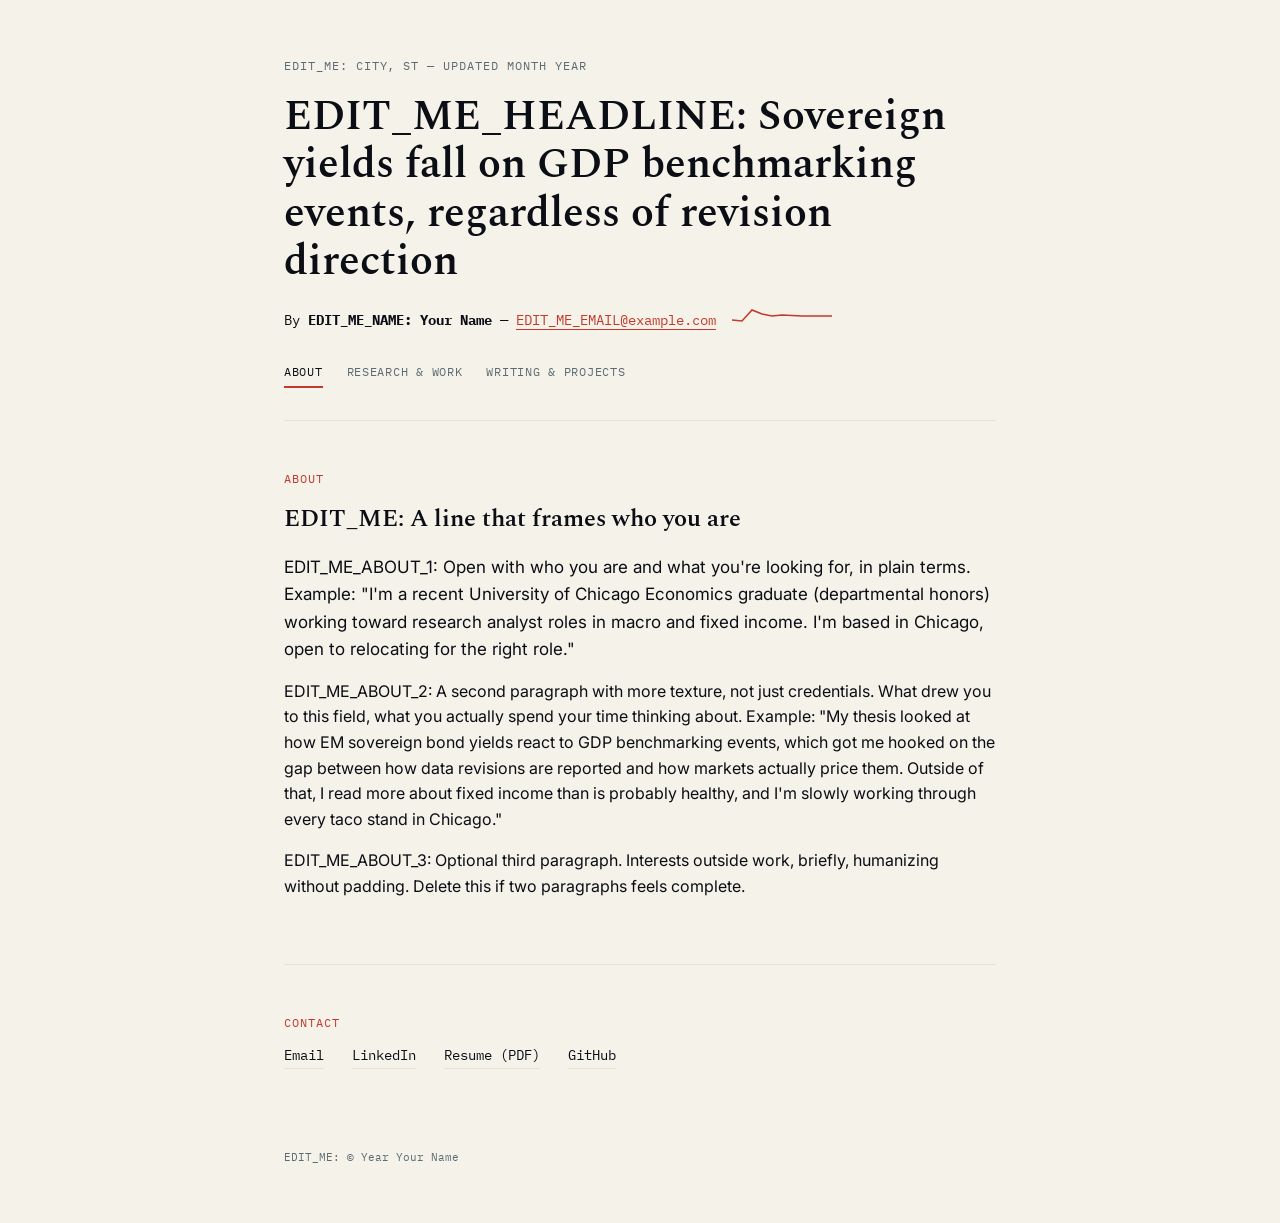
==== index.html @ e61d4caf "Add files via upload" ====
<!DOCTYPE html>
<html lang="en">
<head>
<meta charset="UTF-8">
<meta name="viewport" content="width=device-width, initial-scale=1.0">
<title>EDIT_ME: Your Name</title>
<link rel="preconnect" href="https://fonts.googleapis.com">
<link rel="preconnect" href="https://fonts.gstatic.com" crossorigin>
<link href="https://fonts.googleapis.com/css2?family=Spectral:ital,wght@0,400;0,500;0,600;1,400&family=IBM+Plex+Mono:wght@400;500&family=Inter:wght@400;500&display=swap" rel="stylesheet">
<link rel="stylesheet" href="style.css">
</head>
<body>

<div class="wrap">

  <header>
    <div class="dateline">EDIT_ME: City, ST — Updated Month Year</div>

    <h1 class="headline">
      EDIT_ME_HEADLINE: Sovereign yields fall on GDP benchmarking events, regardless of revision direction
    </h1>

    <div class="byline-row">
      <span class="byline">By <strong>EDIT_ME_NAME: Your Name</strong> — <a href="mailto:EDIT_ME_EMAIL@example.com">EDIT_ME_EMAIL@example.com</a></span>
      <svg class="sparkline" viewBox="0 0 100 28" preserveAspectRatio="none" aria-hidden="true">
        <path d="M0,14 L10,15 L20,4 L30,8 L40,10 L50,9 L60,9.5 L70,10 L80,10 L90,10 L100,10"/>
      </svg>
    </div>

    <nav>
      <a href="index.html" aria-current="page">About</a>
      <a href="research.html">Research &amp; Work</a>
      <a href="writing.html">Writing &amp; Projects</a>
    </nav>
  </header>

  <section id="about">
    <p class="eyebrow">About</p>
    <h2>EDIT_ME: A line that frames who you are</h2>
    <p class="lede">
      EDIT_ME_ABOUT_1: Open with who you are and what you're looking for, in plain terms.
      Example: "I'm a recent University of Chicago Economics graduate (departmental honors)
      working toward research analyst roles in macro and fixed income. I'm based in Chicago,
      open to relocating for the right role."
    </p>
    <p>
      EDIT_ME_ABOUT_2: A second paragraph with more texture, not just credentials. What drew you
      to this field, what you actually spend your time thinking about.
      Example: "My thesis looked at how EM sovereign bond yields react to GDP benchmarking
      events, which got me hooked on the gap between how data revisions are reported and how
      markets actually price them. Outside of that, I read more about fixed income than is
      probably healthy, and I'm slowly working through every taco stand in Chicago."
    </p>
    <p>
      EDIT_ME_ABOUT_3: Optional third paragraph. Interests outside work, briefly, humanizing
      without padding. Delete this if two paragraphs feels complete.
    </p>
  </section>

  <section id="contact">
    <p class="eyebrow">Contact</p>
    <div class="contact-row">
      <a href="mailto:EDIT_ME_EMAIL@example.com">Email</a>
      <a href="EDIT_ME_LINKEDIN_URL" target="_blank" rel="noopener">LinkedIn</a>
      <a href="EDIT_ME_RESUME_PATH.pdf" target="_blank" rel="noopener">Resume (PDF)</a>
      <a href="https://github.com/EDIT_ME_GITHUB_USERNAME" target="_blank" rel="noopener">GitHub</a>
    </div>
  </section>

  <footer>
    EDIT_ME: © Year Your Name
  </footer>

</div>

</body>
</html>
---- style.css ----
:root {
  --ink: #0B0E14;
  --paper: #F5F2EA;
  --flash: #C4392B;
  --slate: #5C6B73;
  --hairline: #E8E2D4;
}

* { box-sizing: border-box; }

html { scroll-behavior: smooth; }

body {
  margin: 0;
  background: var(--paper);
  color: var(--ink);
  font-family: 'Inter', sans-serif;
  line-height: 1.6;
}

.wrap {
  max-width: 760px;
  margin: 0 auto;
  padding: 0 24px;
}

/* ---------- HEADER / MASTHEAD ---------- */

header {
  border-bottom: 1px solid var(--hairline);
  padding: 56px 0 32px;
}

.dateline {
  font-family: 'IBM Plex Mono', monospace;
  font-size: 12px;
  letter-spacing: 0.08em;
  text-transform: uppercase;
  color: var(--slate);
  margin-bottom: 18px;
}

.headline {
  font-family: 'Spectral', serif;
  font-weight: 600;
  font-size: clamp(28px, 5vw, 42px);
  line-height: 1.15;
  margin: 0 0 20px;
}

.byline-row {
  display: flex;
  align-items: center;
  gap: 16px;
  flex-wrap: wrap;
}

.byline {
  font-family: 'IBM Plex Mono', monospace;
  font-size: 14px;
  color: var(--ink);
}

.byline a {
  color: var(--flash);
  text-decoration: none;
  border-bottom: 1px solid currentColor;
}

.sparkline {
  flex-shrink: 0;
  width: 100px;
  height: 28px;
}

.sparkline path {
  fill: none;
  stroke: var(--flash);
  stroke-width: 1.5;
  stroke-linecap: round;
}

/* ---------- NAV ---------- */

nav {
  display: flex;
  gap: 24px;
  margin-top: 28px;
  font-family: 'IBM Plex Mono', monospace;
  font-size: 12px;
  text-transform: uppercase;
  letter-spacing: 0.06em;
}

nav a {
  color: var(--slate);
  text-decoration: none;
  padding-bottom: 4px;
}

nav a:hover, nav a:focus {
  color: var(--flash);
}

nav a[aria-current="page"] {
  color: var(--ink);
  border-bottom: 2px solid var(--flash);
}

/* ---------- SECTIONS ---------- */

section {
  padding: 48px 0;
  border-bottom: 1px solid var(--hairline);
}

section:last-of-type {
  border-bottom: none;
}

.eyebrow {
  font-family: 'IBM Plex Mono', monospace;
  font-size: 12px;
  letter-spacing: 0.08em;
  text-transform: uppercase;
  color: var(--flash);
  margin: 0 0 12px;
}

h2 {
  font-family: 'Spectral', serif;
  font-weight: 600;
  font-size: 24px;
  margin: 0 0 16px;
}

p {
  margin: 0 0 16px;
  color: var(--ink);
}

.lede {
  font-size: 17px;
  color: var(--ink);
}

/* ---------- PROJECT / ARTICLE CARDS ---------- */

.project {
  margin-bottom: 36px;
}

.project:last-child {
  margin-bottom: 0;
}

.project-head {
  display: flex;
  justify-content: space-between;
  align-items: baseline;
  gap: 12px;
  flex-wrap: wrap;
  margin-bottom: 8px;
}

.project-title {
  font-family: 'Spectral', serif;
  font-weight: 600;
  font-size: 18px;
}

.project-title a {
  color: var(--ink);
  text-decoration: none;
}

.project-title a:hover, .project-title a:focus {
  color: var(--flash);
}

.project-meta {
  font-family: 'IBM Plex Mono', monospace;
  font-size: 12px;
  color: var(--slate);
  white-space: nowrap;
}

.finding {
  background: var(--ink);
  color: var(--paper);
  font-family: 'IBM Plex Mono', monospace;
  font-size: 13px;
  line-height: 1.55;
  padding: 14px 16px;
  margin: 12px 0;
  border-left: 3px solid var(--flash);
}

.finding-label {
  color: var(--flash);
  text-transform: uppercase;
  letter-spacing: 0.06em;
  font-size: 11px;
  display: block;
  margin-bottom: 6px;
}

/* ---------- EMPTY STATE (for scaffolded sections) ---------- */

.empty-state {
  font-family: 'IBM Plex Mono', monospace;
  font-size: 13px;
  color: var(--slate);
  padding: 24px;
  border: 1px dashed var(--hairline);
  text-align: center;
}

/* ---------- SKILLS ---------- */

.skills-grid {
  display: grid;
  grid-template-columns: repeat(auto-fit, minmax(140px, 1fr));
  gap: 20px;
}

.skill-cat {
  font-family: 'IBM Plex Mono', monospace;
  font-size: 11px;
  text-transform: uppercase;
  letter-spacing: 0.06em;
  color: var(--slate);
  margin-bottom: 8px;
}

.skill-list {
  font-size: 15px;
}

/* ---------- CONTACT / FOOTER ---------- */

.contact-row {
  display: flex;
  gap: 28px;
  flex-wrap: wrap;
  font-family: 'IBM Plex Mono', monospace;
  font-size: 14px;
}

.contact-row a {
  color: var(--ink);
  text-decoration: none;
  border-bottom: 1px solid var(--hairline);
  padding-bottom: 2px;
}

.contact-row a:hover, .contact-row a:focus {
  color: var(--flash);
  border-bottom-color: var(--flash);
}

footer {
  padding: 32px 0 56px;
  font-family: 'IBM Plex Mono', monospace;
  font-size: 11px;
  color: var(--slate);
}

/* ---------- ACCESSIBILITY / MOTION ---------- */

a:focus-visible, button:focus-visible {
  outline: 2px solid var(--flash);
  outline-offset: 2px;
}

@media (prefers-reduced-motion: reduce) {
  html { scroll-behavior: auto; }
}

@media (max-width: 540px) {
  header { padding: 40px 0 24px; }
  .byline-row { gap: 12px; }
  nav { gap: 16px; flex-wrap: wrap; }
}
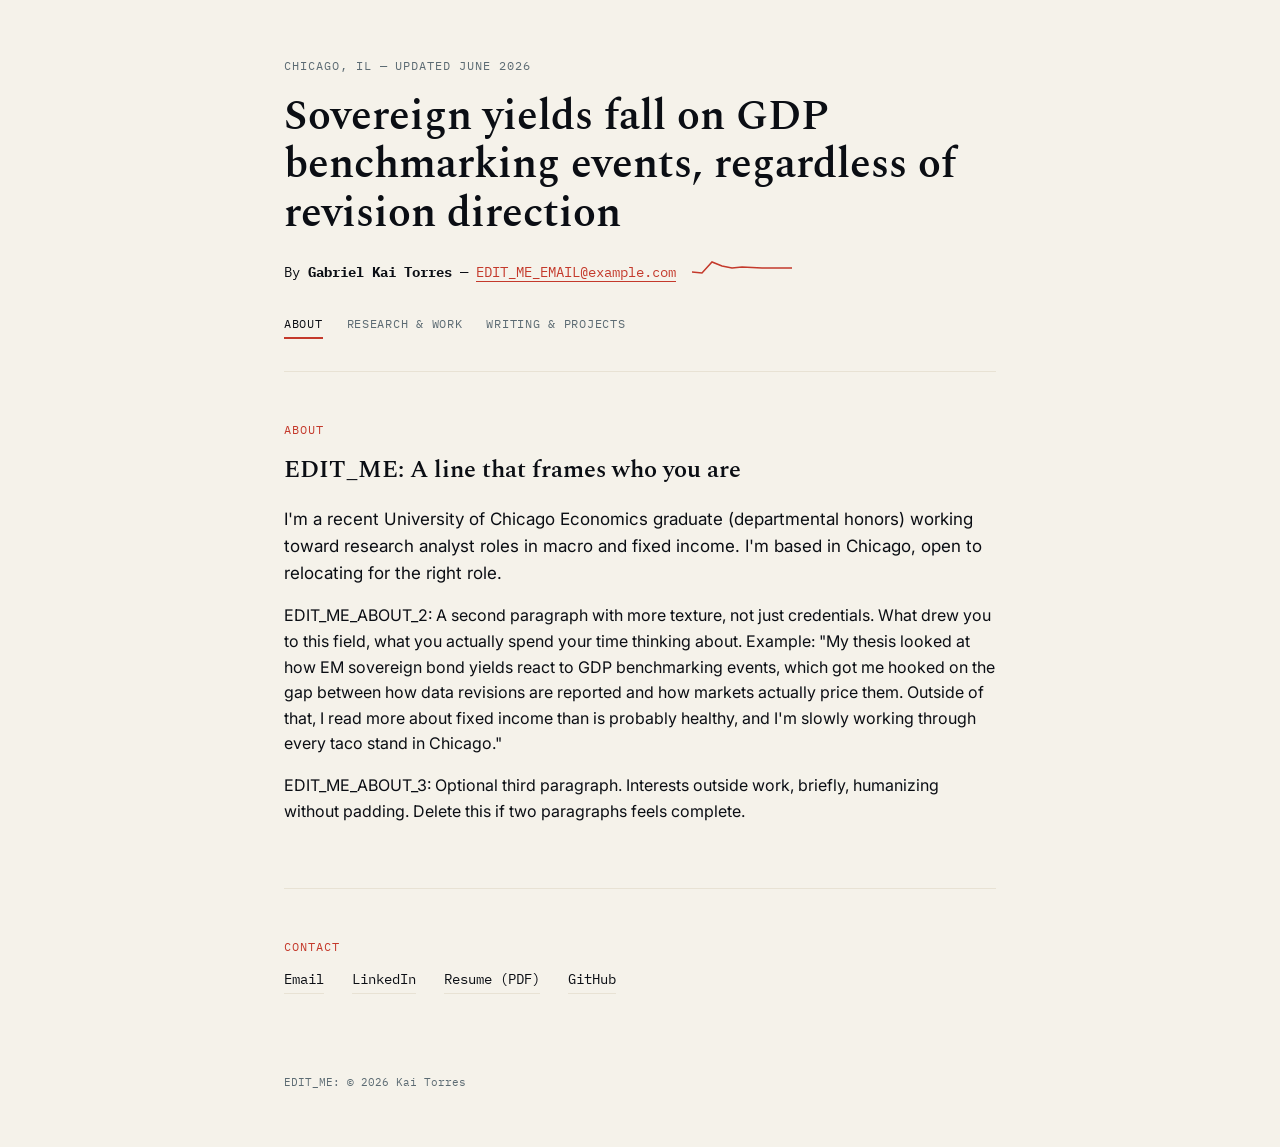
==== commit 941d9950: "filled in some edit me" ====
--- a/index.html
+++ b/index.html
@@ -3,7 +3,7 @@
 <head>
 <meta charset="UTF-8">
 <meta name="viewport" content="width=device-width, initial-scale=1.0">
-<title>EDIT_ME: Your Name</title>
+<title>Gabriel Kai Torres</title>
 <link rel="preconnect" href="https://fonts.googleapis.com">
 <link rel="preconnect" href="https://fonts.gstatic.com" crossorigin>
 <link href="https://fonts.googleapis.com/css2?family=Spectral:ital,wght@0,400;0,500;0,600;1,400&family=IBM+Plex+Mono:wght@400;500&family=Inter:wght@400;500&display=swap" rel="stylesheet">
@@ -14,14 +14,14 @@
 <div class="wrap">
 
   <header>
-    <div class="dateline">EDIT_ME: City, ST — Updated Month Year</div>
+    <div class="dateline">Chicago, IL — Updated June 2026</div>
 
     <h1 class="headline">
-      EDIT_ME_HEADLINE: Sovereign yields fall on GDP benchmarking events, regardless of revision direction
+      Sovereign yields fall on GDP benchmarking events, regardless of revision direction
     </h1>
 
     <div class="byline-row">
-      <span class="byline">By <strong>EDIT_ME_NAME: Your Name</strong> — <a href="mailto:EDIT_ME_EMAIL@example.com">EDIT_ME_EMAIL@example.com</a></span>
+      <span class="byline">By <strong>Gabriel Kai Torres</strong> — <a href="mailto:EDIT_ME_EMAIL@example.com">EDIT_ME_EMAIL@example.com</a></span>
       <svg class="sparkline" viewBox="0 0 100 28" preserveAspectRatio="none" aria-hidden="true">
         <path d="M0,14 L10,15 L20,4 L30,8 L40,10 L50,9 L60,9.5 L70,10 L80,10 L90,10 L100,10"/>
       </svg>
@@ -38,10 +38,9 @@
     <p class="eyebrow">About</p>
     <h2>EDIT_ME: A line that frames who you are</h2>
     <p class="lede">
-      EDIT_ME_ABOUT_1: Open with who you are and what you're looking for, in plain terms.
-      Example: "I'm a recent University of Chicago Economics graduate (departmental honors)
+      I'm a recent University of Chicago Economics graduate (departmental honors)
       working toward research analyst roles in macro and fixed income. I'm based in Chicago,
-      open to relocating for the right role."
+      open to relocating for the right role.
     </p>
     <p>
       EDIT_ME_ABOUT_2: A second paragraph with more texture, not just credentials. What drew you
@@ -68,7 +67,7 @@
   </section>
 
   <footer>
-    EDIT_ME: © Year Your Name
+    EDIT_ME: © 2026 Kai Torres
   </footer>
 
 </div>
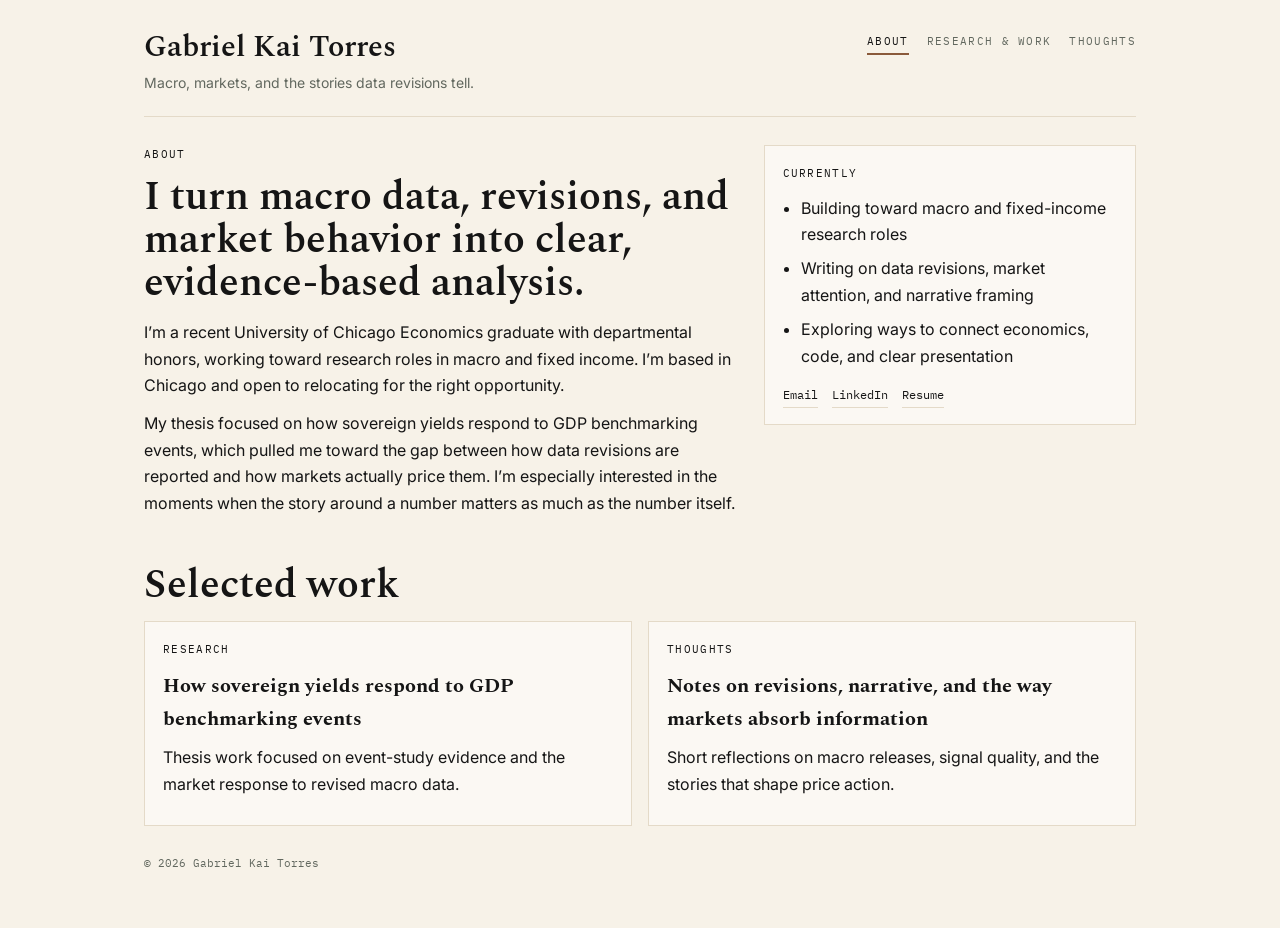
==== commit 13e7a27b: "changed layout" ====
--- a/index.html
+++ b/index.html
@@ -11,65 +11,62 @@
 </head>
 <body>
 
-<div class="wrap">
-
-  <header>
-    <div class="dateline">Chicago, IL — Updated June 2026</div>
-
-    <h1 class="headline">
-      Sovereign yields fall on GDP benchmarking events, regardless of revision direction
-    </h1>
-
-    <div class="byline-row">
-      <span class="byline">By <strong>Gabriel Kai Torres</strong> — <a href="mailto:EDIT_ME_EMAIL@example.com">EDIT_ME_EMAIL@example.com</a></span>
-      <svg class="sparkline" viewBox="0 0 100 28" preserveAspectRatio="none" aria-hidden="true">
-        <path d="M0,14 L10,15 L20,4 L30,8 L40,10 L50,9 L60,9.5 L70,10 L80,10 L90,10 L100,10"/>
-      </svg>
+<div class="site-shell">
+  <header class="site-header">
+    <div>
+      <a class="site-name" href="index.html">Gabriel Kai Torres</a>
+      <p class="site-tagline">Macro, markets, and the stories data revisions tell.</p>
     </div>
-
-    <nav>
+    <nav class="top-nav" aria-label="Primary">
       <a href="index.html" aria-current="page">About</a>
       <a href="research.html">Research &amp; Work</a>
-      <a href="writing.html">Writing &amp; Projects</a>
+      <a href="writing.html">Thoughts</a>
     </nav>
   </header>
 
-  <section id="about">
-    <p class="eyebrow">About</p>
-    <h2>EDIT_ME: A line that frames who you are</h2>
-    <p class="lede">
-      I'm a recent University of Chicago Economics graduate (departmental honors)
-      working toward research analyst roles in macro and fixed income. I'm based in Chicago,
-      open to relocating for the right role.
-    </p>
-    <p>
-      EDIT_ME_ABOUT_2: A second paragraph with more texture, not just credentials. What drew you
-      to this field, what you actually spend your time thinking about.
-      Example: "My thesis looked at how EM sovereign bond yields react to GDP benchmarking
-      events, which got me hooked on the gap between how data revisions are reported and how
-      markets actually price them. Outside of that, I read more about fixed income than is
-      probably healthy, and I'm slowly working through every taco stand in Chicago."
-    </p>
-    <p>
-      EDIT_ME_ABOUT_3: Optional third paragraph. Interests outside work, briefly, humanizing
-      without padding. Delete this if two paragraphs feels complete.
-    </p>
-  </section>
+  <main class="content">
+    <section class="hero">
+      <div class="hero-copy">
+        <p class="eyebrow">About</p>
+        <h1>I turn macro data, revisions, and market behavior into clear, evidence-based analysis.</h1>
+        <p>I’m a recent University of Chicago Economics graduate with departmental honors, working toward research roles in macro and fixed income. I’m based in Chicago and open to relocating for the right opportunity.</p>
+        <p>My thesis focused on how sovereign yields respond to GDP benchmarking events, which pulled me toward the gap between how data revisions are reported and how markets actually price them. I’m especially interested in the moments when the story around a number matters as much as the number itself.</p>
+      </div>
+      <aside class="hero-side">
+        <p class="eyebrow">Currently</p>
+        <ul class="detail-list">
+          <li>Building toward macro and fixed-income research roles</li>
+          <li>Writing on data revisions, market attention, and narrative framing</li>
+          <li>Exploring ways to connect economics, code, and clear presentation</li>
+        </ul>
+        <div class="hero-links">
+          <a href="mailto:gkaitorres@gmail.com">Email</a>
+          <a href="https://www.linkedin.com/" target="_blank" rel="noopener">LinkedIn</a>
+          <a href="resume.pdf" target="_blank" rel="noopener">Resume</a>
+        </div>
+      </aside>
+    </section>
 
-  <section id="contact">
-    <p class="eyebrow">Contact</p>
-    <div class="contact-row">
-      <a href="mailto:EDIT_ME_EMAIL@example.com">Email</a>
-      <a href="EDIT_ME_LINKEDIN_URL" target="_blank" rel="noopener">LinkedIn</a>
-      <a href="EDIT_ME_RESUME_PATH.pdf" target="_blank" rel="noopener">Resume (PDF)</a>
-      <a href="https://github.com/EDIT_ME_GITHUB_USERNAME" target="_blank" rel="noopener">GitHub</a>
-    </div>
-  </section>
+    <section class="section-block">
+      <h2 class="section-title">Selected work</h2>
+      <div class="card-grid">
+        <article class="item-card">
+          <p class="item-meta">Research</p>
+          <h3><a href="research.html">How sovereign yields respond to GDP benchmarking events</a></h3>
+          <p>Thesis work focused on event-study evidence and the market response to revised macro data.</p>
+        </article>
+        <article class="item-card">
+          <p class="item-meta">Thoughts</p>
+          <h3><a href="writing.html">Notes on revisions, narrative, and the way markets absorb information</a></h3>
+          <p>Short reflections on macro releases, signal quality, and the stories that shape price action.</p>
+        </article>
+      </div>
+    </section>
+  </main>
 
   <footer>
-    EDIT_ME: © 2026 Kai Torres
+    © 2026 Gabriel Kai Torres
   </footer>
-
 </div>
 
 </body>
--- a/style.css
+++ b/style.css
@@ -1,9 +1,10 @@
 :root {
-  --ink: #0B0E14;
-  --paper: #F5F2EA;
-  --flash: #C4392B;
-  --slate: #5C6B73;
-  --hairline: #E8E2D4;
+  --bg: #f7f2e8;
+  --surface: #fcfaf6;
+  --ink: #151515;
+  --muted: #62685f;
+  --accent: #8a5a3b;
+  --line: #e4dac8;
 }
 
 * { box-sizing: border-box; }
@@ -12,273 +13,227 @@
 
 body {
   margin: 0;
-  background: var(--paper);
+  background: var(--bg);
   color: var(--ink);
   font-family: 'Inter', sans-serif;
-  line-height: 1.6;
-}
-
-.wrap {
-  max-width: 760px;
+  line-height: 1.65;
+  font-size: 16px;
+}
+
+.site-shell {
+  max-width: 1040px;
   margin: 0 auto;
-  padding: 0 24px;
-}
-
-/* ---------- HEADER / MASTHEAD ---------- */
-
-header {
-  border-bottom: 1px solid var(--hairline);
-  padding: 56px 0 32px;
-}
-
-.dateline {
-  font-family: 'IBM Plex Mono', monospace;
-  font-size: 12px;
-  letter-spacing: 0.08em;
-  text-transform: uppercase;
-  color: var(--slate);
-  margin-bottom: 18px;
-}
-
-.headline {
+  padding: 32px 24px 56px;
+}
+
+.site-header {
+  display: flex;
+  justify-content: space-between;
+  align-items: flex-start;
+  gap: 20px;
+  padding-bottom: 22px;
+  border-bottom: 1px solid var(--line);
+}
+
+.site-name {
+  font-family: 'Spectral', serif;
+  font-size: 30px;
+  font-weight: 600;
+  color: var(--ink);
+  text-decoration: none;
+  line-height: 1;
+}
+
+.site-tagline {
+  margin: 8px 0 0;
+  color: var(--muted);
+  font-size: 14px;
+  max-width: 460px;
+}
+
+.top-nav {
+  display: flex;
+  flex-wrap: wrap;
+  gap: 18px;
+  font-family: 'IBM Plex Mono', monospace;
+  font-size: 11px;
+  letter-spacing: 0.12em;
+  text-transform: uppercase;
+}
+
+.top-nav a {
+  color: var(--muted);
+  text-decoration: none;
+  padding-bottom: 3px;
+}
+
+.top-nav a:hover,
+.top-nav a:focus {
+  color: var(--ink);
+}
+
+.top-nav a[aria-current="page"] {
+  color: var(--ink);
+  border-bottom: 2px solid var(--accent);
+}
+
+.content {
+  padding-top: 28px;
+}
+
+.hero {
+  display: grid;
+  grid-template-columns: 1.35fr 0.85fr;
+  gap: 28px;
+  align-items: start;
+  padding-bottom: 24px;
+}
+
+.eyebrow {
+  font-family: 'IBM Plex Mono', monospace;
+  font-size: 11px;
+  letter-spacing: 0.12em;
+  text-transform: uppercase;
+  color: var(--accent);
+  margin: 0 0 10px;
+}
+
+.hero h1,
+.section-title {
   font-family: 'Spectral', serif;
   font-weight: 600;
-  font-size: clamp(28px, 5vw, 42px);
-  line-height: 1.15;
-  margin: 0 0 20px;
-}
-
-.byline-row {
+  font-size: clamp(28px, 3.8vw, 40px);
+  line-height: 1.08;
+  margin: 0 0 14px;
+}
+
+.hero p,
+.item-card p,
+.intro-copy p {
+  margin: 0 0 12px;
+  color: var(--ink);
+}
+
+.hero-copy p:last-child,
+.intro-copy p:last-child {
+  margin-bottom: 0;
+}
+
+.hero-side,
+.item-card,
+.callout {
+  background: rgba(255,255,255,0.5);
+  border: 1px solid var(--line);
+  padding: 18px 18px 16px;
+}
+
+.detail-list {
+  margin: 0;
+  padding-left: 18px;
+  color: var(--ink);
+}
+
+.detail-list li + li {
+  margin-top: 8px;
+}
+
+.hero-links {
   display: flex;
-  align-items: center;
+  flex-wrap: wrap;
+  gap: 14px;
+  margin-top: 16px;
+  font-family: 'IBM Plex Mono', monospace;
+  font-size: 12px;
+}
+
+.hero-links a {
+  color: var(--ink);
+  text-decoration: none;
+  border-bottom: 1px solid var(--line);
+  padding-bottom: 2px;
+}
+
+.hero-links a:hover,
+.hero-links a:focus {
+  color: var(--accent);
+  border-bottom-color: var(--accent);
+}
+
+.section-block {
+  padding: 24px 0 0;
+}
+
+.card-grid {
+  display: grid;
+  grid-template-columns: repeat(2, minmax(0, 1fr));
   gap: 16px;
-  flex-wrap: wrap;
-}
-
-.byline {
-  font-family: 'IBM Plex Mono', monospace;
-  font-size: 14px;
-  color: var(--ink);
-}
-
-.byline a {
-  color: var(--flash);
-  text-decoration: none;
-  border-bottom: 1px solid currentColor;
-}
-
-.sparkline {
-  flex-shrink: 0;
-  width: 100px;
-  height: 28px;
-}
-
-.sparkline path {
-  fill: none;
-  stroke: var(--flash);
-  stroke-width: 1.5;
-  stroke-linecap: round;
-}
-
-/* ---------- NAV ---------- */
-
-nav {
-  display: flex;
-  gap: 24px;
-  margin-top: 28px;
-  font-family: 'IBM Plex Mono', monospace;
-  font-size: 12px;
-  text-transform: uppercase;
-  letter-spacing: 0.06em;
-}
-
-nav a {
-  color: var(--slate);
-  text-decoration: none;
-  padding-bottom: 4px;
-}
-
-nav a:hover, nav a:focus {
-  color: var(--flash);
-}
-
-nav a[aria-current="page"] {
-  color: var(--ink);
-  border-bottom: 2px solid var(--flash);
-}
-
-/* ---------- SECTIONS ---------- */
-
-section {
-  padding: 48px 0;
-  border-bottom: 1px solid var(--hairline);
-}
-
-section:last-of-type {
-  border-bottom: none;
-}
-
-.eyebrow {
-  font-family: 'IBM Plex Mono', monospace;
-  font-size: 12px;
-  letter-spacing: 0.08em;
-  text-transform: uppercase;
-  color: var(--flash);
-  margin: 0 0 12px;
-}
-
-h2 {
+}
+
+.item-card {
+  min-height: 100%;
+}
+
+.item-meta {
+  font-family: 'IBM Plex Mono', monospace;
+  font-size: 11px;
+  letter-spacing: 0.12em;
+  text-transform: uppercase;
+  color: var(--muted);
+  margin-bottom: 8px;
+}
+
+.item-card h3 {
   font-family: 'Spectral', serif;
-  font-weight: 600;
-  font-size: 24px;
-  margin: 0 0 16px;
-}
-
-p {
-  margin: 0 0 16px;
-  color: var(--ink);
-}
-
-.lede {
-  font-size: 17px;
-  color: var(--ink);
-}
-
-/* ---------- PROJECT / ARTICLE CARDS ---------- */
-
-.project {
-  margin-bottom: 36px;
-}
-
-.project:last-child {
-  margin-bottom: 0;
-}
-
-.project-head {
-  display: flex;
-  justify-content: space-between;
-  align-items: baseline;
-  gap: 12px;
-  flex-wrap: wrap;
-  margin-bottom: 8px;
-}
-
-.project-title {
-  font-family: 'Spectral', serif;
-  font-weight: 600;
-  font-size: 18px;
-}
-
-.project-title a {
-  color: var(--ink);
-  text-decoration: none;
-}
-
-.project-title a:hover, .project-title a:focus {
-  color: var(--flash);
-}
-
-.project-meta {
-  font-family: 'IBM Plex Mono', monospace;
-  font-size: 12px;
-  color: var(--slate);
-  white-space: nowrap;
-}
-
-.finding {
-  background: var(--ink);
-  color: var(--paper);
-  font-family: 'IBM Plex Mono', monospace;
-  font-size: 13px;
-  line-height: 1.55;
-  padding: 14px 16px;
-  margin: 12px 0;
-  border-left: 3px solid var(--flash);
-}
-
-.finding-label {
-  color: var(--flash);
-  text-transform: uppercase;
-  letter-spacing: 0.06em;
-  font-size: 11px;
-  display: block;
-  margin-bottom: 6px;
-}
-
-/* ---------- EMPTY STATE (for scaffolded sections) ---------- */
-
-.empty-state {
-  font-family: 'IBM Plex Mono', monospace;
-  font-size: 13px;
-  color: var(--slate);
-  padding: 24px;
-  border: 1px dashed var(--hairline);
-  text-align: center;
-}
-
-/* ---------- SKILLS ---------- */
-
-.skills-grid {
-  display: grid;
-  grid-template-columns: repeat(auto-fit, minmax(140px, 1fr));
-  gap: 20px;
-}
-
-.skill-cat {
-  font-family: 'IBM Plex Mono', monospace;
-  font-size: 11px;
-  text-transform: uppercase;
-  letter-spacing: 0.06em;
-  color: var(--slate);
-  margin-bottom: 8px;
-}
-
-.skill-list {
-  font-size: 15px;
-}
-
-/* ---------- CONTACT / FOOTER ---------- */
-
-.contact-row {
-  display: flex;
-  gap: 28px;
-  flex-wrap: wrap;
-  font-family: 'IBM Plex Mono', monospace;
-  font-size: 14px;
-}
-
-.contact-row a {
-  color: var(--ink);
-  text-decoration: none;
-  border-bottom: 1px solid var(--hairline);
-  padding-bottom: 2px;
-}
-
-.contact-row a:hover, .contact-row a:focus {
-  color: var(--flash);
-  border-bottom-color: var(--flash);
+  font-size: 20px;
+  margin: 0 0 8px;
+}
+
+.item-card a {
+  color: var(--ink);
+  text-decoration: none;
+}
+
+.item-card a:hover,
+.item-card a:focus {
+  color: var(--accent);
+}
+
+.callout {
+  margin-top: 18px;
+}
+
+.callout strong {
+  font-family: 'IBM Plex Mono', monospace;
+  font-size: 11px;
+  letter-spacing: 0.12em;
+  text-transform: uppercase;
+  color: var(--accent);
 }
 
 footer {
-  padding: 32px 0 56px;
-  font-family: 'IBM Plex Mono', monospace;
-  font-size: 11px;
-  color: var(--slate);
-}
-
-/* ---------- ACCESSIBILITY / MOTION ---------- */
-
-a:focus-visible, button:focus-visible {
-  outline: 2px solid var(--flash);
-  outline-offset: 2px;
-}
-
-@media (prefers-reduced-motion: reduce) {
-  html { scroll-behavior: auto; }
-}
-
-@media (max-width: 540px) {
-  header { padding: 40px 0 24px; }
-  .byline-row { gap: 12px; }
-  nav { gap: 16px; flex-wrap: wrap; }
-}
+  padding: 28px 0 0;
+  font-family: 'IBM Plex Mono', monospace;
+  font-size: 11px;
+  color: var(--muted);
+}
+
+@media (max-width: 780px) {
+  .hero,
+  .card-grid {
+    grid-template-columns: 1fr;
+  }
+}
+
+@media (max-width: 560px) {
+  .site-shell {
+    padding: 20px 18px 40px;
+  }
+
+  .site-header {
+    flex-direction: column;
+  }
+
+  .top-nav {
+    gap: 12px;
+  }
+}
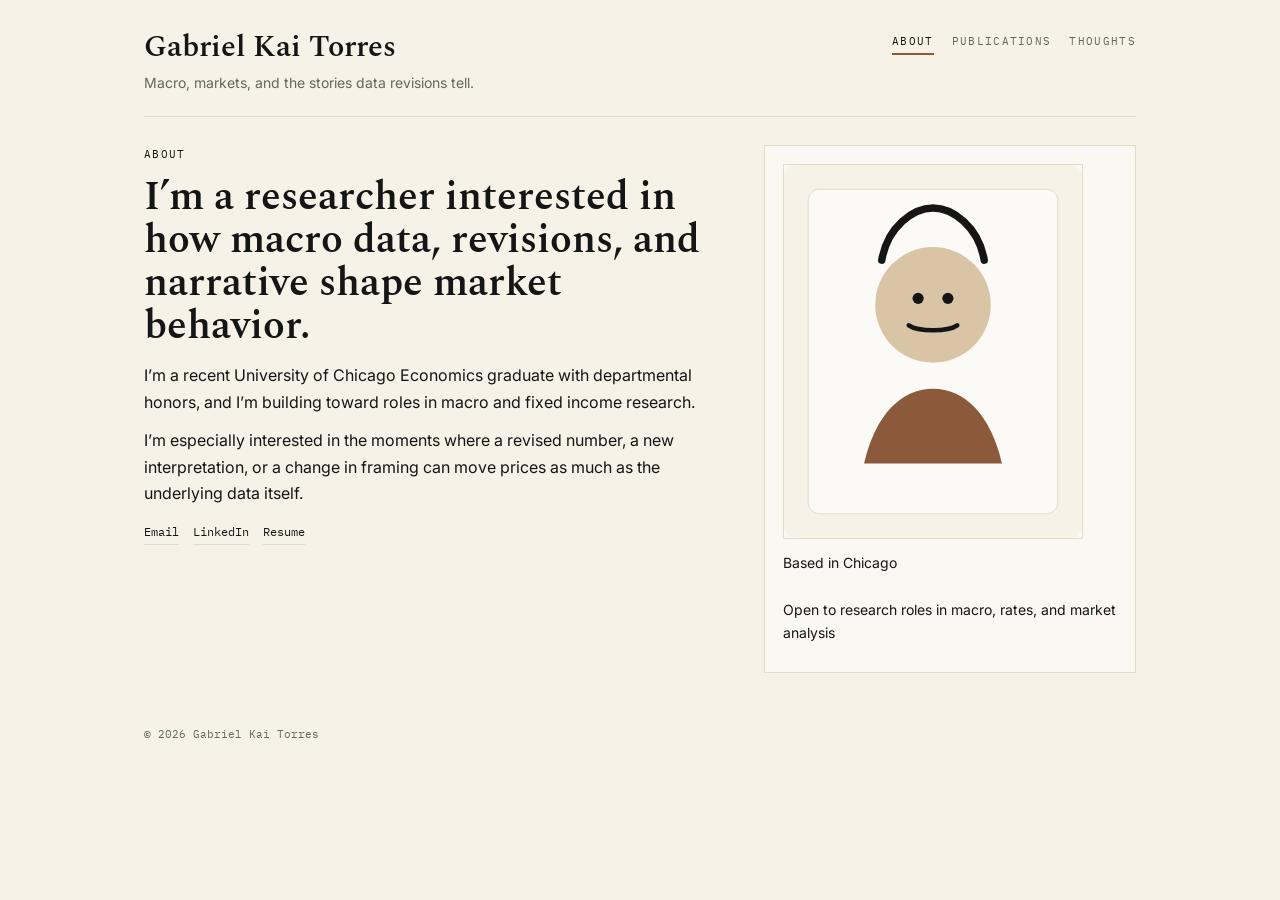
==== commit 2119b85e: "some more changes" ====
--- a/index.html
+++ b/index.html
@@ -19,48 +19,29 @@
     </div>
     <nav class="top-nav" aria-label="Primary">
       <a href="index.html" aria-current="page">About</a>
-      <a href="research.html">Research &amp; Work</a>
+      <a href="research.html">Publications</a>
       <a href="writing.html">Thoughts</a>
     </nav>
   </header>
 
   <main class="content">
-    <section class="hero">
+    <section class="hero about-layout">
       <div class="hero-copy">
         <p class="eyebrow">About</p>
-        <h1>I turn macro data, revisions, and market behavior into clear, evidence-based analysis.</h1>
-        <p>I’m a recent University of Chicago Economics graduate with departmental honors, working toward research roles in macro and fixed income. I’m based in Chicago and open to relocating for the right opportunity.</p>
-        <p>My thesis focused on how sovereign yields respond to GDP benchmarking events, which pulled me toward the gap between how data revisions are reported and how markets actually price them. I’m especially interested in the moments when the story around a number matters as much as the number itself.</p>
-      </div>
-      <aside class="hero-side">
-        <p class="eyebrow">Currently</p>
-        <ul class="detail-list">
-          <li>Building toward macro and fixed-income research roles</li>
-          <li>Writing on data revisions, market attention, and narrative framing</li>
-          <li>Exploring ways to connect economics, code, and clear presentation</li>
-        </ul>
+        <h1>I’m a researcher interested in how macro data, revisions, and narrative shape market behavior.</h1>
+        <p>I’m a recent University of Chicago Economics graduate with departmental honors, and I’m building toward roles in macro and fixed income research.</p>
+        <p>I’m especially interested in the moments where a revised number, a new interpretation, or a change in framing can move prices as much as the underlying data itself.</p>
         <div class="hero-links">
           <a href="mailto:gkaitorres@gmail.com">Email</a>
           <a href="https://www.linkedin.com/" target="_blank" rel="noopener">LinkedIn</a>
           <a href="resume.pdf" target="_blank" rel="noopener">Resume</a>
         </div>
+      </div>
+      <aside class="hero-side">
+        <img class="profile-photo" src="assets/profile.svg" alt="Portrait placeholder of Gabriel Kai Torres">
+        <p class="profile-meta">Based in Chicago</p>
+        <p class="profile-meta">Open to research roles in macro, rates, and market analysis</p>
       </aside>
-    </section>
-
-    <section class="section-block">
-      <h2 class="section-title">Selected work</h2>
-      <div class="card-grid">
-        <article class="item-card">
-          <p class="item-meta">Research</p>
-          <h3><a href="research.html">How sovereign yields respond to GDP benchmarking events</a></h3>
-          <p>Thesis work focused on event-study evidence and the market response to revised macro data.</p>
-        </article>
-        <article class="item-card">
-          <p class="item-meta">Thoughts</p>
-          <h3><a href="writing.html">Notes on revisions, narrative, and the way markets absorb information</a></h3>
-          <p>Short reflections on macro releases, signal quality, and the stories that shape price action.</p>
-        </article>
-      </div>
     </section>
   </main>
 
--- a/style.css
+++ b/style.css
@@ -127,6 +127,25 @@
   padding: 18px 18px 16px;
 }
 
+.about-layout .hero-side {
+  display: flex;
+  flex-direction: column;
+  gap: 12px;
+}
+
+.profile-photo {
+  width: 100%;
+  max-width: 300px;
+  border: 1px solid var(--line);
+  display: block;
+}
+
+.profile-meta {
+  margin: 0;
+  color: var(--muted);
+  font-size: 14px;
+}
+
 .detail-list {
   margin: 0;
   padding-left: 18px;
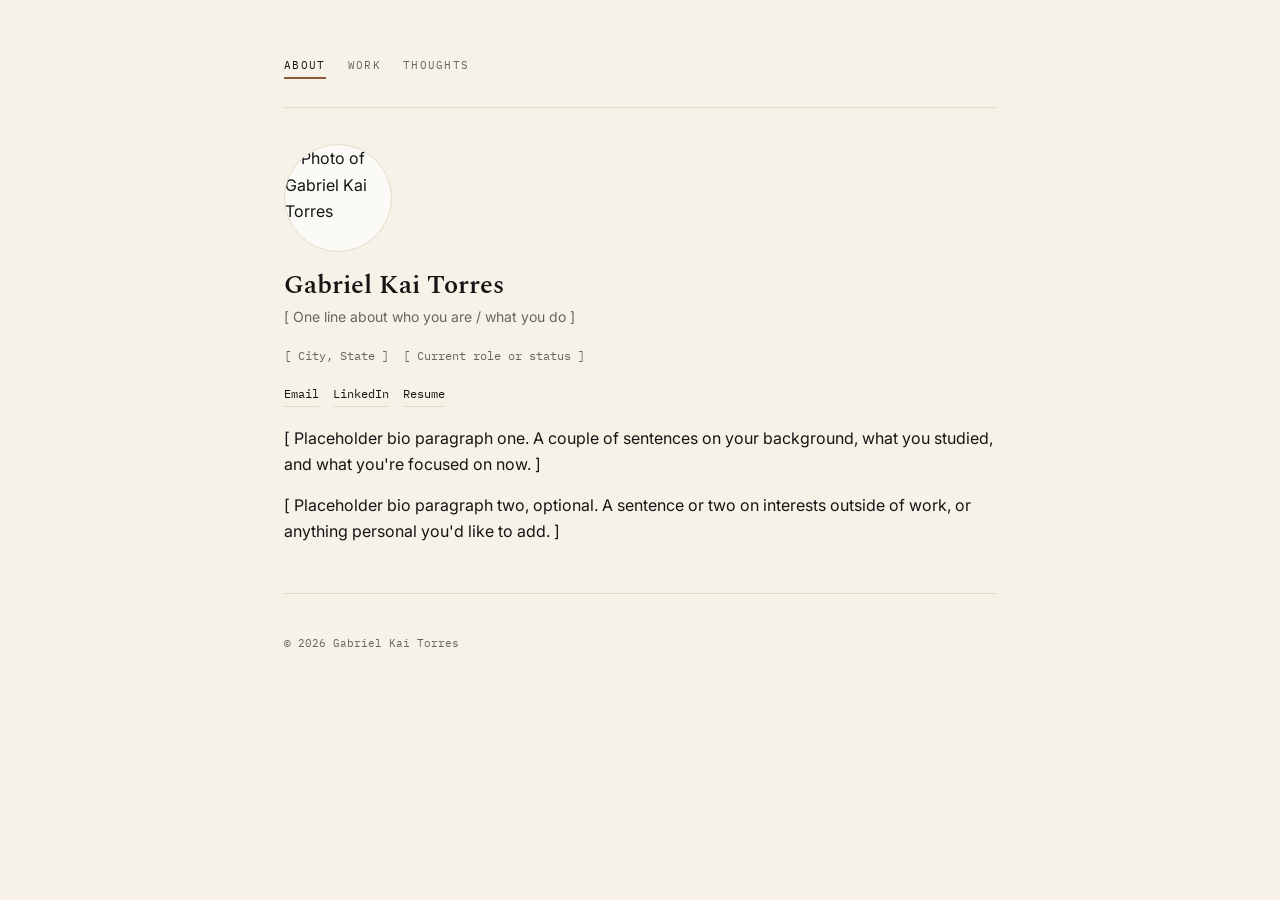
==== commit e821fa4b: "Add files via upload" ====
--- a/index.html
+++ b/index.html
@@ -12,36 +12,36 @@
 <body>
 
 <div class="site-shell">
-  <header class="site-header">
-    <div>
-      <a class="site-name" href="index.html">Gabriel Kai Torres</a>
-      <p class="site-tagline">Macro, markets, and the stories data revisions tell.</p>
-    </div>
-    <nav class="top-nav" aria-label="Primary">
-      <a href="index.html" aria-current="page">About</a>
-      <a href="research.html">Publications</a>
-      <a href="writing.html">Thoughts</a>
-    </nav>
-  </header>
+  <nav class="top-nav" aria-label="Primary">
+    <a href="index.html" aria-current="page">About</a>
+    <a href="research.html">Work</a>
+    <a href="writing.html">Thoughts</a>
+  </nav>
 
   <main class="content">
-    <section class="hero about-layout">
-      <div class="hero-copy">
-        <p class="eyebrow">About</p>
-        <h1>I’m a researcher interested in how macro data, revisions, and narrative shape market behavior.</h1>
-        <p>I’m a recent University of Chicago Economics graduate with departmental honors, and I’m building toward roles in macro and fixed income research.</p>
-        <p>I’m especially interested in the moments where a revised number, a new interpretation, or a change in framing can move prices as much as the underlying data itself.</p>
-        <div class="hero-links">
-          <a href="mailto:gkaitorres@gmail.com">Email</a>
-          <a href="https://www.linkedin.com/" target="_blank" rel="noopener">LinkedIn</a>
-          <a href="resume.pdf" target="_blank" rel="noopener">Resume</a>
-        </div>
+    <section class="profile">
+      <img class="profile-photo" src="assets/profile-placeholder.svg" alt="Photo of Gabriel Kai Torres">
+
+      <div>
+        <h1 class="profile-name">Gabriel Kai Torres</h1>
+        <p class="profile-tagline">[ One line about who you are / what you do ]</p>
       </div>
-      <aside class="hero-side">
-        <img class="profile-photo" src="assets/profile.svg" alt="Portrait placeholder of Gabriel Kai Torres">
-        <p class="profile-meta">Based in Chicago</p>
-        <p class="profile-meta">Open to research roles in macro, rates, and market analysis</p>
-      </aside>
+
+      <div class="profile-meta-row">
+        <span>[ City, State ]</span>
+        <span>[ Current role or status ]</span>
+      </div>
+
+      <div class="profile-links">
+        <a href="#">Email</a>
+        <a href="#">LinkedIn</a>
+        <a href="#">Resume</a>
+      </div>
+
+      <div class="profile-bio">
+        <p>[ Placeholder bio paragraph one. A couple of sentences on your background, what you studied, and what you're focused on now. ]</p>
+        <p>[ Placeholder bio paragraph two, optional. A sentence or two on interests outside of work, or anything personal you'd like to add. ]</p>
+      </div>
     </section>
   </main>
 
--- a/style.css
+++ b/style.css
@@ -21,44 +21,24 @@
 }
 
 .site-shell {
-  max-width: 1040px;
+  max-width: 760px;
   margin: 0 auto;
-  padding: 32px 24px 56px;
-}
-
-.site-header {
-  display: flex;
-  justify-content: space-between;
-  align-items: flex-start;
-  gap: 20px;
-  padding-bottom: 22px;
-  border-bottom: 1px solid var(--line);
-}
-
-.site-name {
-  font-family: 'Spectral', serif;
-  font-size: 30px;
-  font-weight: 600;
-  color: var(--ink);
-  text-decoration: none;
-  line-height: 1;
-}
-
-.site-tagline {
-  margin: 8px 0 0;
-  color: var(--muted);
-  font-size: 14px;
-  max-width: 460px;
-}
+  padding: 56px 24px 64px;
+}
+
+/* ---- Top nav (text links, no big name lockup) ---- */
 
 .top-nav {
   display: flex;
   flex-wrap: wrap;
-  gap: 18px;
+  gap: 22px;
   font-family: 'IBM Plex Mono', monospace;
   font-size: 11px;
   letter-spacing: 0.12em;
   text-transform: uppercase;
+  padding-bottom: 28px;
+  margin-bottom: 36px;
+  border-bottom: 1px solid var(--line);
 }
 
 .top-nav a {
@@ -77,16 +57,81 @@
   border-bottom: 2px solid var(--accent);
 }
 
-.content {
-  padding-top: 28px;
-}
-
-.hero {
-  display: grid;
-  grid-template-columns: 1.35fr 0.85fr;
-  gap: 28px;
-  align-items: start;
-  padding-bottom: 24px;
+/* ---- Profile block (photo, name, tagline, links, bio) ---- */
+
+.profile {
+  display: flex;
+  flex-direction: column;
+  gap: 18px;
+  padding-bottom: 12px;
+}
+
+.profile-photo {
+  width: 108px;
+  height: 108px;
+  object-fit: cover;
+  border-radius: 50%;
+  border: 1px solid var(--line);
+  background: var(--surface);
+}
+
+.profile-name {
+  font-family: 'Spectral', serif;
+  font-weight: 600;
+  font-size: 26px;
+  margin: 0;
+  line-height: 1.2;
+}
+
+.profile-tagline {
+  margin: 4px 0 0;
+  color: var(--muted);
+  font-size: 14px;
+}
+
+.profile-meta-row {
+  display: flex;
+  flex-wrap: wrap;
+  gap: 14px;
+  font-family: 'IBM Plex Mono', monospace;
+  font-size: 12px;
+  color: var(--muted);
+}
+
+.profile-links {
+  display: flex;
+  flex-wrap: wrap;
+  gap: 14px;
+  font-family: 'IBM Plex Mono', monospace;
+  font-size: 12px;
+}
+
+.profile-links a {
+  color: var(--ink);
+  text-decoration: none;
+  border-bottom: 1px solid var(--line);
+  padding-bottom: 2px;
+}
+
+.profile-links a:hover,
+.profile-links a:focus {
+  color: var(--accent);
+  border-bottom-color: var(--accent);
+}
+
+.profile-bio p {
+  margin: 0 0 14px;
+  color: var(--ink);
+}
+
+.profile-bio p:last-child {
+  margin-bottom: 0;
+}
+
+/* ---- Page intro (used on Work and Thoughts pages) ---- */
+
+.page-intro {
+  padding-bottom: 8px;
 }
 
 .eyebrow {
@@ -98,161 +143,99 @@
   margin: 0 0 10px;
 }
 
-.hero h1,
-.section-title {
+.page-intro h1 {
   font-family: 'Spectral', serif;
   font-weight: 600;
-  font-size: clamp(28px, 3.8vw, 40px);
-  line-height: 1.08;
-  margin: 0 0 14px;
-}
-
-.hero p,
-.item-card p,
-.intro-copy p {
+  font-size: clamp(24px, 3.4vw, 30px);
+  line-height: 1.18;
   margin: 0 0 12px;
-  color: var(--ink);
-}
-
-.hero-copy p:last-child,
-.intro-copy p:last-child {
-  margin-bottom: 0;
-}
-
-.hero-side,
-.item-card,
-.callout {
-  background: rgba(255,255,255,0.5);
-  border: 1px solid var(--line);
-  padding: 18px 18px 16px;
-}
-
-.about-layout .hero-side {
+}
+
+.page-intro p {
+  margin: 0;
+  color: var(--muted);
+  max-width: 540px;
+}
+
+/* ---- List of items (publications / thoughts entries) ---- */
+
+.entry-list {
   display: flex;
   flex-direction: column;
-  gap: 12px;
-}
-
-.profile-photo {
-  width: 100%;
-  max-width: 300px;
-  border: 1px solid var(--line);
-  display: block;
-}
-
-.profile-meta {
-  margin: 0;
-  color: var(--muted);
-  font-size: 14px;
-}
-
-.detail-list {
-  margin: 0;
-  padding-left: 18px;
-  color: var(--ink);
-}
-
-.detail-list li + li {
-  margin-top: 8px;
-}
-
-.hero-links {
-  display: flex;
-  flex-wrap: wrap;
-  gap: 14px;
-  margin-top: 16px;
+  margin-top: 32px;
+}
+
+.entry {
+  padding: 22px 0;
+  border-top: 1px solid var(--line);
+}
+
+.entry:first-child {
+  border-top: 1px solid var(--line);
+}
+
+.entry-meta {
+  font-family: 'IBM Plex Mono', monospace;
+  font-size: 11px;
+  letter-spacing: 0.1em;
+  text-transform: uppercase;
+  color: var(--muted);
+  margin: 0 0 6px;
+}
+
+.entry h3 {
+  font-family: 'Spectral', serif;
+  font-size: 19px;
+  margin: 0 0 8px;
+}
+
+.entry h3 a {
+  color: var(--ink);
+  text-decoration: none;
+}
+
+.entry h3 a:hover,
+.entry h3 a:focus {
+  color: var(--accent);
+}
+
+.entry p {
+  margin: 0;
+  color: var(--muted);
+}
+
+.entry-link {
+  display: inline-block;
+  margin-top: 10px;
   font-family: 'IBM Plex Mono', monospace;
   font-size: 12px;
-}
-
-.hero-links a {
   color: var(--ink);
   text-decoration: none;
   border-bottom: 1px solid var(--line);
   padding-bottom: 2px;
 }
 
-.hero-links a:hover,
-.hero-links a:focus {
+.entry-link:hover,
+.entry-link:focus {
   color: var(--accent);
   border-bottom-color: var(--accent);
 }
 
-.section-block {
-  padding: 24px 0 0;
-}
-
-.card-grid {
-  display: grid;
-  grid-template-columns: repeat(2, minmax(0, 1fr));
-  gap: 16px;
-}
-
-.item-card {
-  min-height: 100%;
-}
-
-.item-meta {
-  font-family: 'IBM Plex Mono', monospace;
-  font-size: 11px;
-  letter-spacing: 0.12em;
-  text-transform: uppercase;
-  color: var(--muted);
-  margin-bottom: 8px;
-}
-
-.item-card h3 {
-  font-family: 'Spectral', serif;
-  font-size: 20px;
-  margin: 0 0 8px;
-}
-
-.item-card a {
-  color: var(--ink);
-  text-decoration: none;
-}
-
-.item-card a:hover,
-.item-card a:focus {
-  color: var(--accent);
-}
-
-.callout {
-  margin-top: 18px;
-}
-
-.callout strong {
-  font-family: 'IBM Plex Mono', monospace;
-  font-size: 11px;
-  letter-spacing: 0.12em;
-  text-transform: uppercase;
-  color: var(--accent);
-}
-
 footer {
-  padding: 28px 0 0;
-  font-family: 'IBM Plex Mono', monospace;
-  font-size: 11px;
-  color: var(--muted);
-}
-
-@media (max-width: 780px) {
-  .hero,
-  .card-grid {
-    grid-template-columns: 1fr;
-  }
+  padding: 40px 0 0;
+  margin-top: 36px;
+  border-top: 1px solid var(--line);
+  font-family: 'IBM Plex Mono', monospace;
+  font-size: 11px;
+  color: var(--muted);
 }
 
 @media (max-width: 560px) {
   .site-shell {
-    padding: 20px 18px 40px;
+    padding: 36px 18px 48px;
   }
 
-  .site-header {
-    flex-direction: column;
+  .top-nav {
+    gap: 14px;
   }
-
-  .top-nav {
-    gap: 12px;
-  }
-}
+}
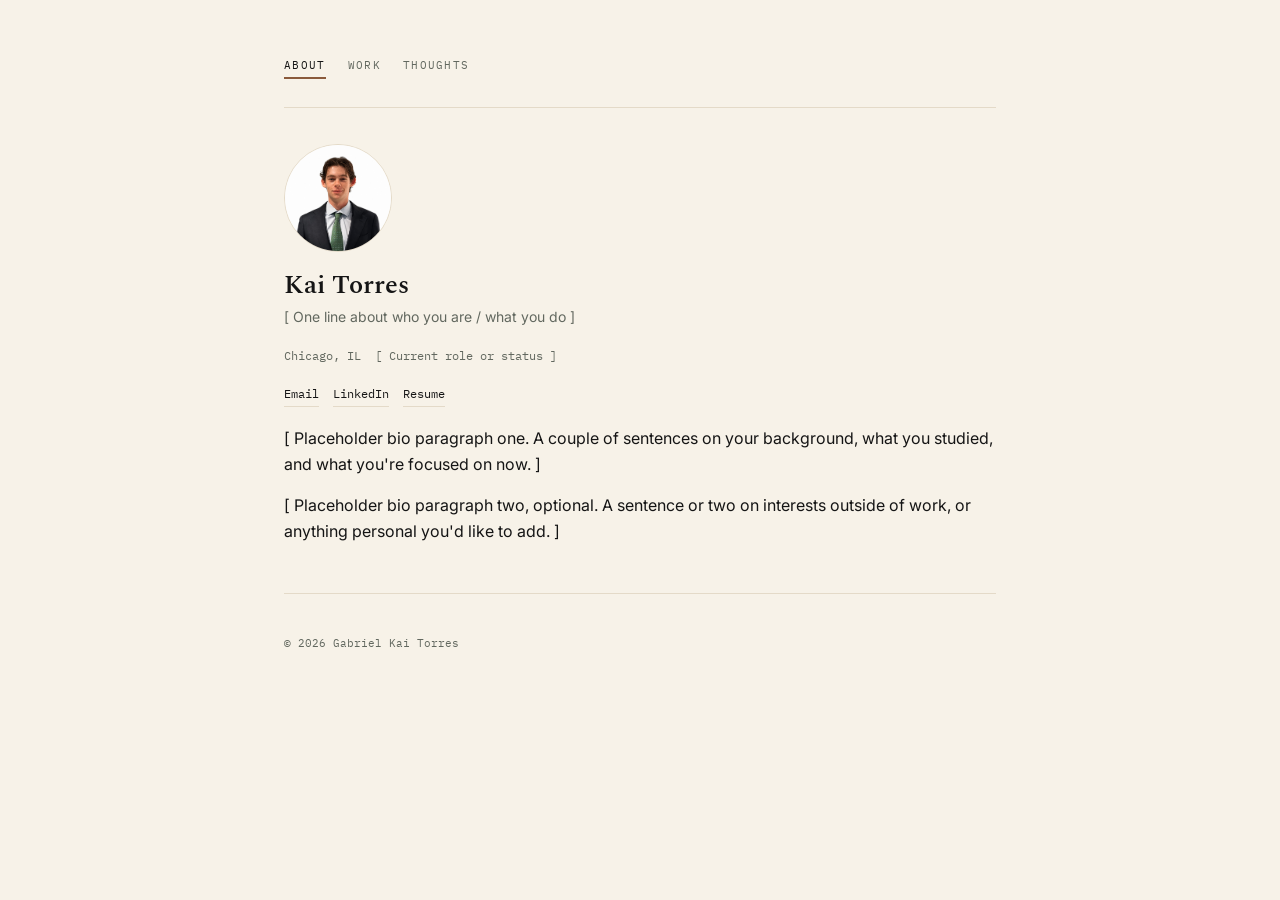
==== commit a16cd227: "changed profile pic" ====
--- a/index.html
+++ b/index.html
@@ -20,15 +20,15 @@
 
   <main class="content">
     <section class="profile">
-      <img class="profile-photo" src="assets/profile-placeholder.svg" alt="Photo of Gabriel Kai Torres">
+      <img class="profile-photo" src="assets/chatgpt.jpg" alt="Profile image of Gabriel Kai Torres">
 
       <div>
-        <h1 class="profile-name">Gabriel Kai Torres</h1>
+        <h1 class="profile-name">Kai Torres</h1>
         <p class="profile-tagline">[ One line about who you are / what you do ]</p>
       </div>
 
       <div class="profile-meta-row">
-        <span>[ City, State ]</span>
+        <span>Chicago, IL</span>
         <span>[ Current role or status ]</span>
       </div>
 
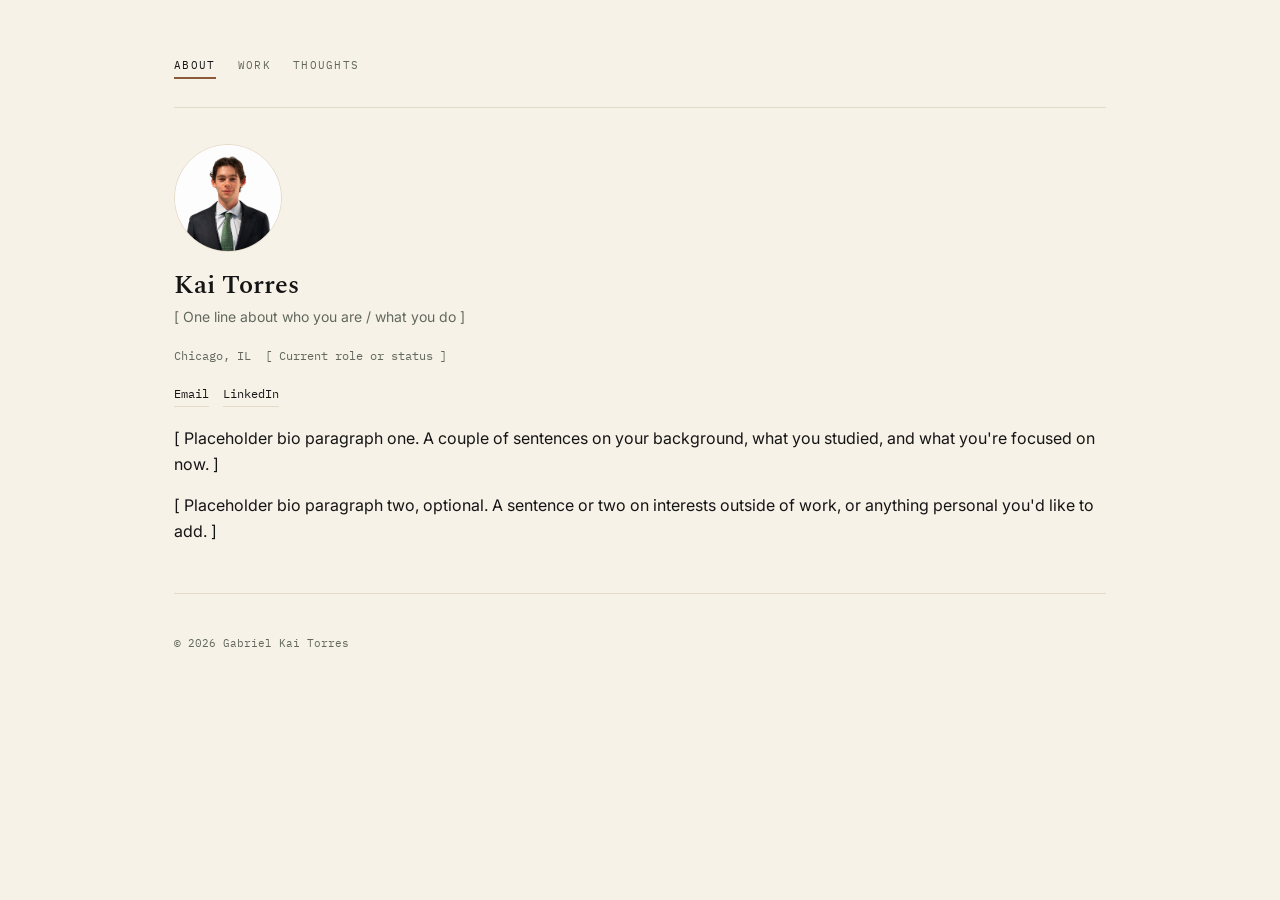
==== commit 50eade79: "new edits" ====
--- a/index.html
+++ b/index.html
@@ -33,9 +33,8 @@
       </div>
 
       <div class="profile-links">
-        <a href="#">Email</a>
-        <a href="#">LinkedIn</a>
-        <a href="#">Resume</a>
+        <a href="mailto:gkaitorres@gmail.com">Email</a>
+        <a href="https://www.linkedin.com/in/kai-torres-56b69a251" target="_blank" rel="noopener">LinkedIn</a>
       </div>
 
       <div class="profile-bio">
--- a/style.css
+++ b/style.css
@@ -21,9 +21,16 @@
 }
 
 .site-shell {
-  max-width: 760px;
+  max-width: 980px;
   margin: 0 auto;
   padding: 56px 24px 64px;
+}
+
+.page-grid {
+  display: grid;
+  grid-template-columns: minmax(0, 320px) 1fr;
+  gap: 36px;
+  align-items: start;
 }
 
 /* ---- Top nav (text links, no big name lockup) ---- */
@@ -230,6 +237,12 @@
   color: var(--muted);
 }
 
+@media (max-width: 900px) {
+  .page-grid {
+    grid-template-columns: 1fr;
+  }
+}
+
 @media (max-width: 560px) {
   .site-shell {
     padding: 36px 18px 48px;
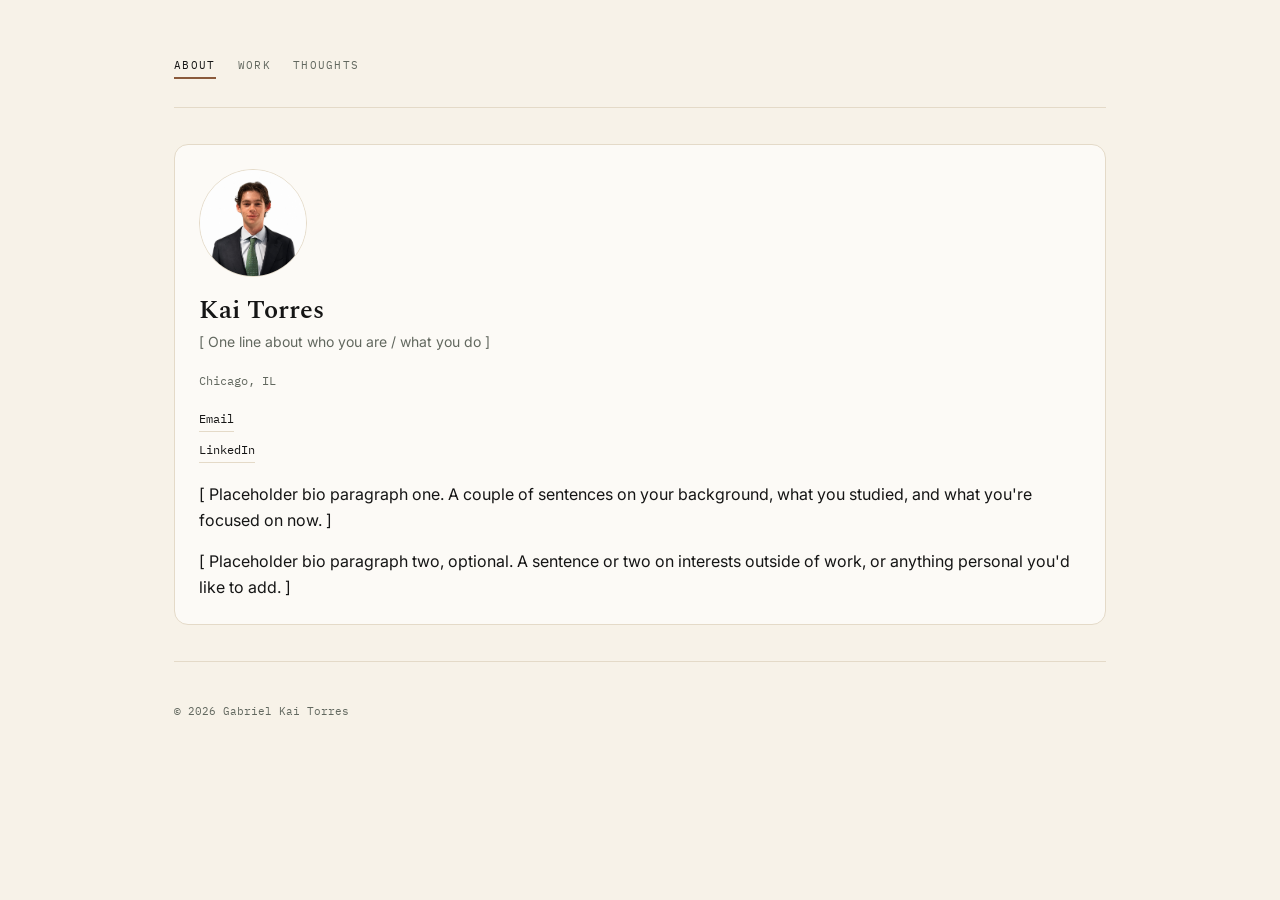
==== commit 60ca96c4: "a" ====
--- a/index.html
+++ b/index.html
@@ -29,7 +29,6 @@
 
       <div class="profile-meta-row">
         <span>Chicago, IL</span>
-        <span>[ Current role or status ]</span>
       </div>
 
       <div class="profile-links">
--- a/style.css
+++ b/style.css
@@ -70,7 +70,10 @@
   display: flex;
   flex-direction: column;
   gap: 18px;
-  padding-bottom: 12px;
+  padding: 24px;
+  background: var(--surface);
+  border: 1px solid var(--line);
+  border-radius: 14px;
 }
 
 .profile-photo {
@@ -107,8 +110,9 @@
 
 .profile-links {
   display: flex;
-  flex-wrap: wrap;
-  gap: 14px;
+  flex-direction: column;
+  align-items: flex-start;
+  gap: 8px;
   font-family: 'IBM Plex Mono', monospace;
   font-size: 12px;
 }
